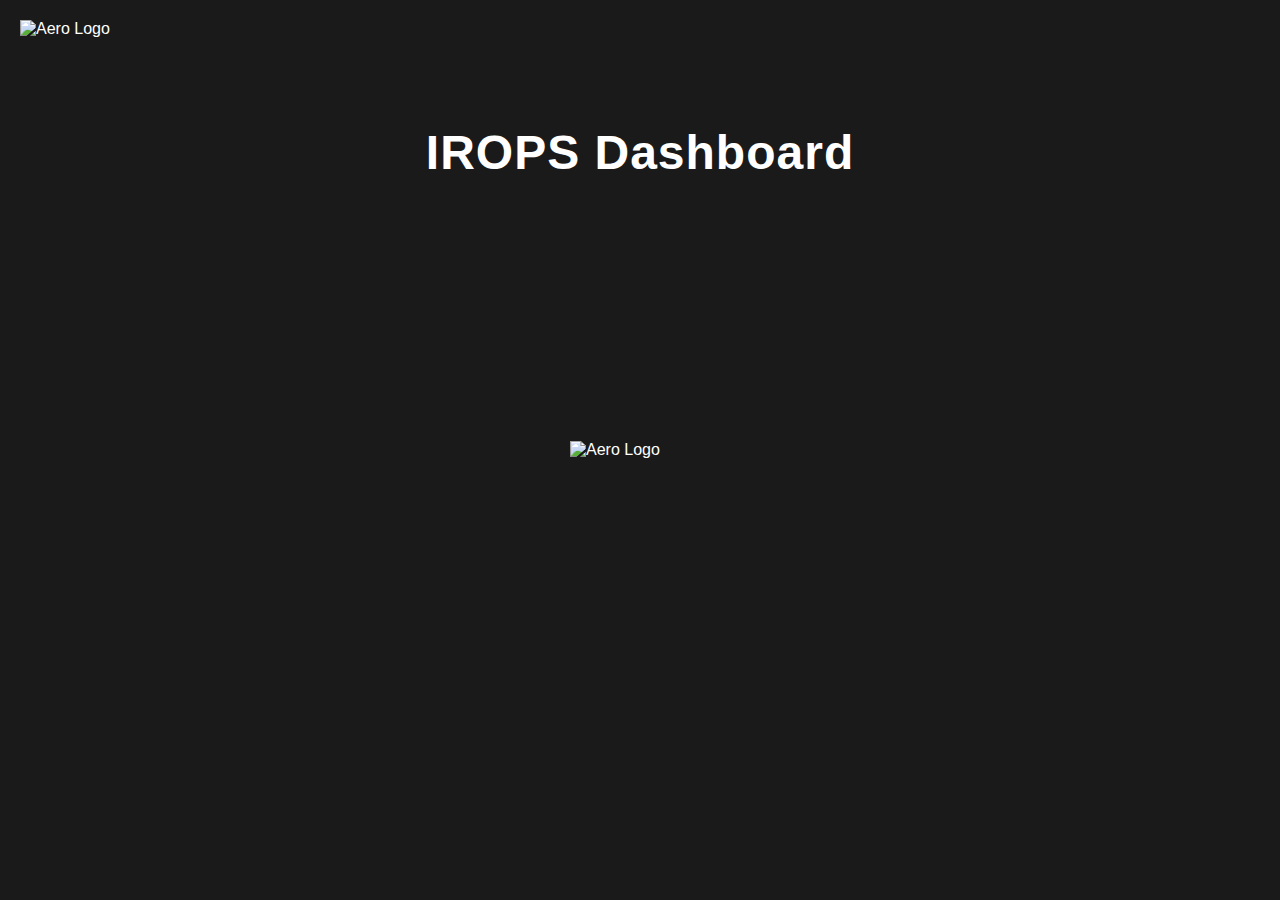
==== index.html @ 169e454d "Update index.html" ====
<!DOCTYPE html>
<html lang="en">
<head>
    <meta charset="UTF-8">
    <meta name="viewport" content="width=device-width, initial-scale=1.0">
    <title>Aero IROPS Dashboard</title>
    <link rel="stylesheet" href="assets/css/style.css"> <!-- Ensure this path is correct -->
    <img src="assets/images/aero-logo.png" alt="Aero Logo" class="logo">  <!-- Link your JS file -->
</head>

<body>
<body>
    <!-- Aero Logo -->
    <div class="logo-container">
        <img src="assets/images/aero-logo.png" alt="Aero Logo" class="logo">
    </div>

    <!-- Animated Header -->
    <h1 class="header-title" id="welcome-header">IROPS Dashboard</h1>

    <script src="assets/js/script.js" defer></script>
</body>

</body>
</html>
---- assets/css/style.css ----
/* General Styles */
body {
    background-color: #1a1a1a;
    color: white;
    margin: 0;
    font-family: "Helvetica Neue", Helvetica, Arial, sans-serif;
    display: flex;
    flex-direction: column;
    align-items: center;
    justify-content: center;
    height: 100vh;
}

/* Aero Logo - Positioned at Top Left */
.logo-container {
    position: absolute;
    top: 20px;
    left: 20px;
}

.logo {
    width: 140px;
}

/* Header Animation */
.header-title {
    font-size: 48px;
    font-weight: bold;
    letter-spacing: 1px;
    text-align: center;
    opacity: 0;
    position: absolute;
    left: 50%;
    top: 50%;
    transform: translate(-50%, -50%);
}
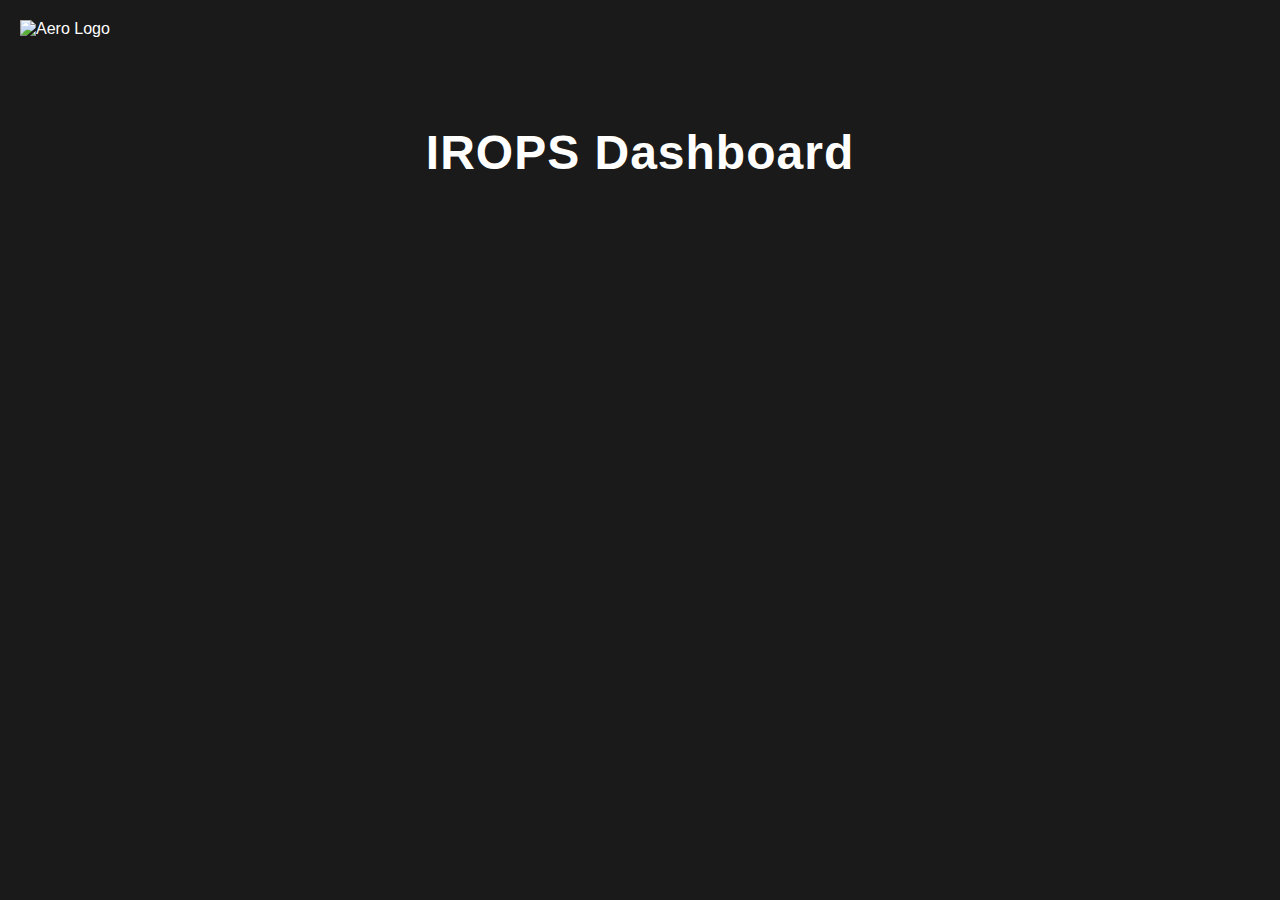
==== commit 08b7596a: "Update index.html" ====
--- a/index.html
+++ b/index.html
@@ -4,11 +4,9 @@
     <meta charset="UTF-8">
     <meta name="viewport" content="width=device-width, initial-scale=1.0">
     <title>Aero IROPS Dashboard</title>
-    <link rel="stylesheet" href="assets/css/style.css"> <!-- Ensure this path is correct -->
-    <img src="assets/images/aero-logo.png" alt="Aero Logo" class="logo">  <!-- Link your JS file -->
+    <link rel="stylesheet" href="assets/css/style.css"> <!-- Ensure CSS path is correct -->
 </head>
 
-<body>
 <body>
     <!-- Aero Logo -->
     <div class="logo-container">
@@ -18,8 +16,6 @@
     <!-- Animated Header -->
     <h1 class="header-title" id="welcome-header">IROPS Dashboard</h1>
 
-    <script src="assets/js/script.js" defer></script>
-</body>
-
+    <script src="assets/js/script.js" defer></script> <!-- Load JS after HTML -->
 </body>
 </html>
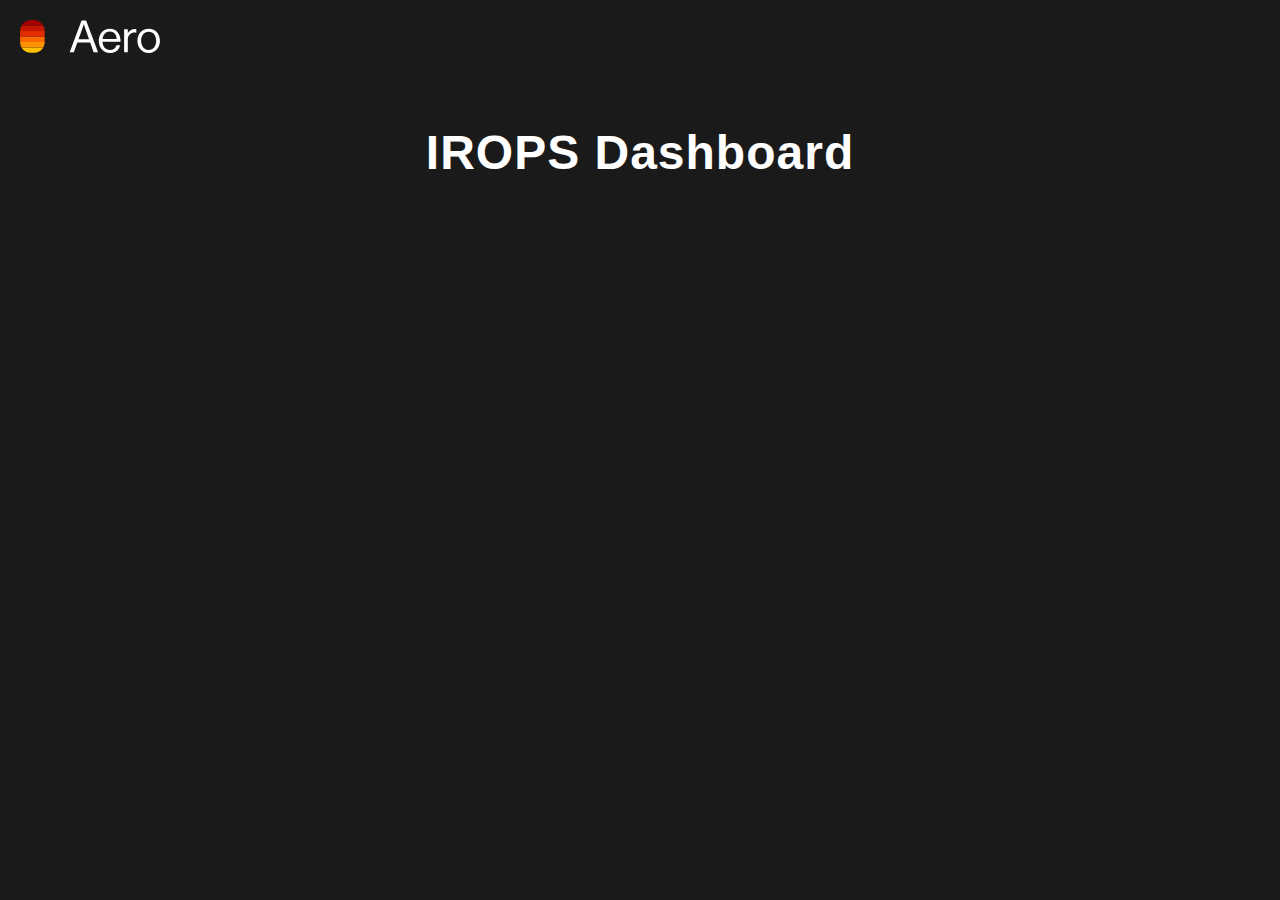
==== commit 8875524c: "Update index.html" ====
--- a/index.html
+++ b/index.html
@@ -4,18 +4,18 @@
     <meta charset="UTF-8">
     <meta name="viewport" content="width=device-width, initial-scale=1.0">
     <title>Aero IROPS Dashboard</title>
-    <link rel="stylesheet" href="assets/css/style.css"> <!-- Ensure CSS path is correct -->
+    <link rel="stylesheet" href="assets/css/style.css"> 
 </head>
 
 <body>
     <!-- Aero Logo -->
     <div class="logo-container">
-        <img src="assets/images/aero-logo.png" alt="Aero Logo" class="logo">
+        <img src="assets/images/aerologo.svg" alt="Aero Logo" class="logo">
     </div>
 
     <!-- Animated Header -->
     <h1 class="header-title" id="welcome-header">IROPS Dashboard</h1>
 
-    <script src="assets/js/script.js" defer></script> <!-- Load JS after HTML -->
+    <script src="assets/js/script.js" defer></script> 
 </body>
 </html>
--- a/assets/css/style.css
+++ b/assets/css/style.css
@@ -9,6 +9,7 @@
     align-items: center;
     justify-content: center;
     height: 100vh;
+    overflow: hidden;
 }
 
 /* Aero Logo - Positioned at Top Left */
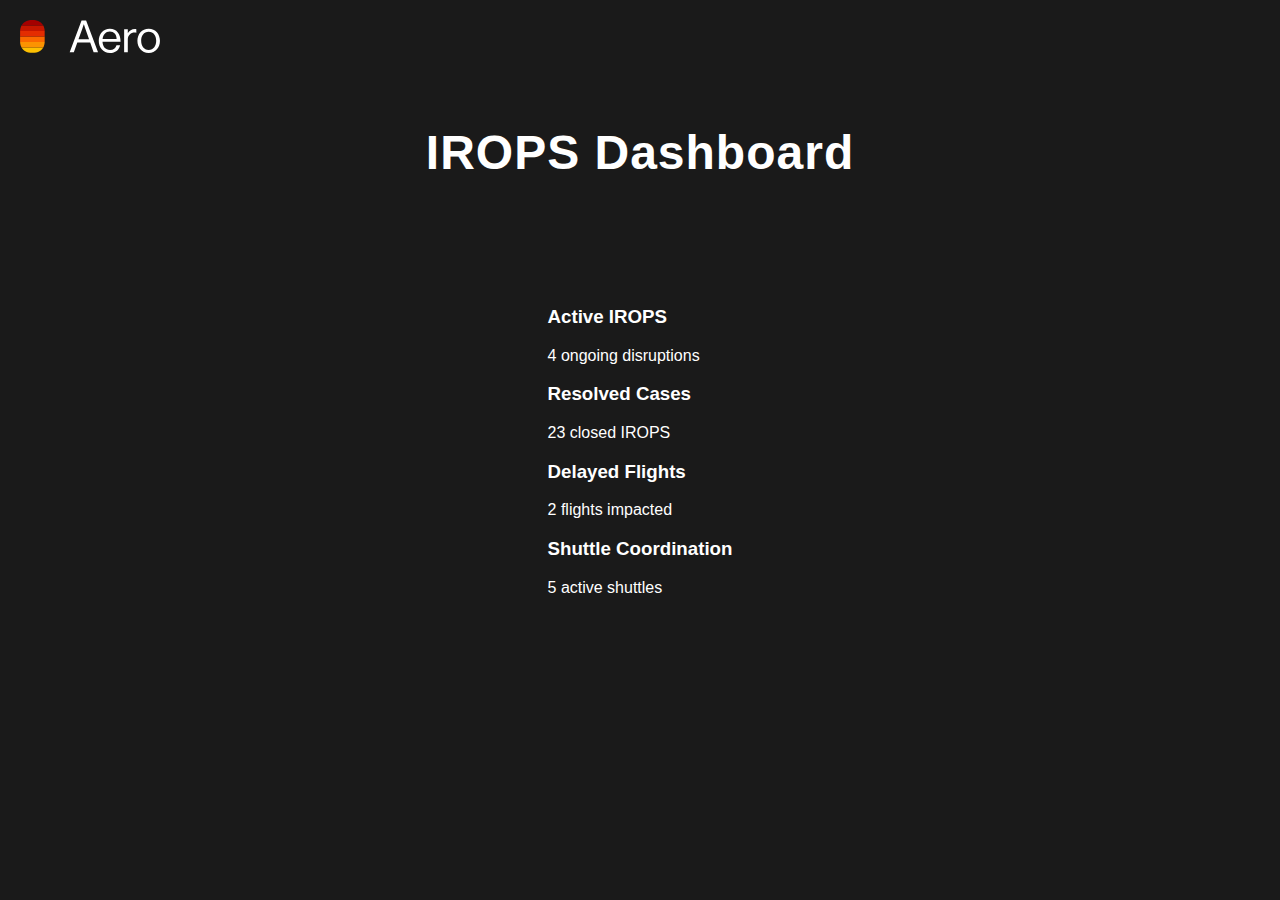
==== commit dda758e0: "Update index.html" ====
--- a/index.html
+++ b/index.html
@@ -16,6 +16,29 @@
     <!-- Animated Header -->
     <h1 class="header-title" id="welcome-header">IROPS Dashboard</h1>
 
+    <!-- Dashboard Container -->
+    <div class="dashboard-container">
+        <div class="dashboard-box">
+            <h3>Active IROPS</h3>
+            <p>4 ongoing disruptions</p>
+        </div>
+
+        <div class="dashboard-box">
+            <h3>Resolved Cases</h3>
+            <p>23 closed IROPS</p>
+        </div>
+
+        <div class="dashboard-box">
+            <h3>Delayed Flights</h3>
+            <p>2 flights impacted</p>
+        </div>
+
+        <div class="dashboard-box">
+            <h3>Shuttle Coordination</h3>
+            <p>5 active shuttles</p>
+        </div>
+    </div>
+
     <script src="assets/js/script.js" defer></script> 
 </body>
 </html>
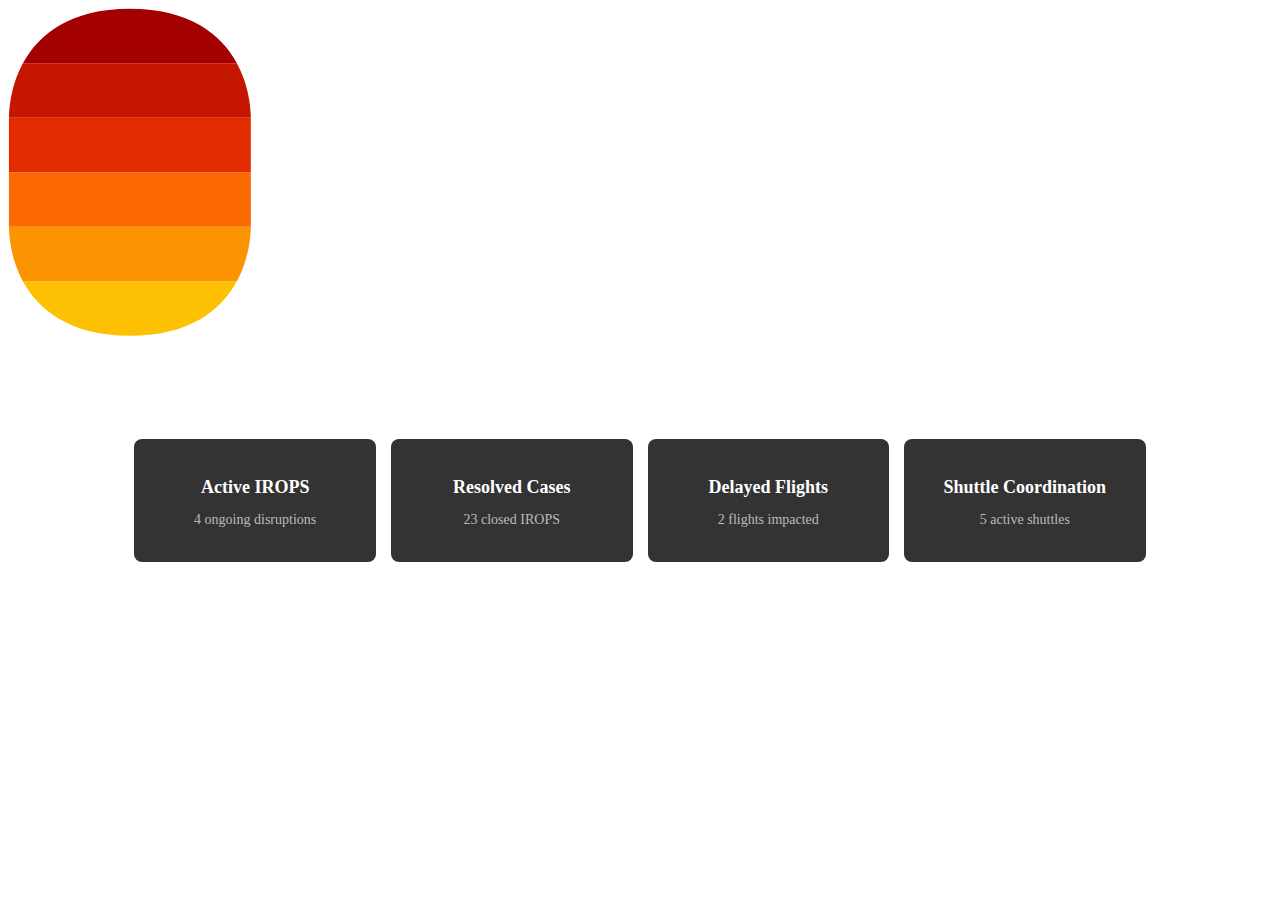
==== commit 5fd7a9b2: "Update index.html" ====
--- a/index.html
+++ b/index.html
@@ -1,44 +1,40 @@
 <!DOCTYPE html>
 <html lang="en">
 <head>
-    <meta charset="UTF-8">
-    <meta name="viewport" content="width=device-width, initial-scale=1.0">
-    <title>Aero IROPS Dashboard</title>
-    <link rel="stylesheet" href="assets/css/style.css"> 
+  <meta charset="UTF-8">
+  <meta name="viewport" content="width=device-width, initial-scale=1.0">
+  <title>Aero IROPS Dashboard</title>
+  <link rel="stylesheet" href="assets/css/style.css">
 </head>
+<body>
+  <!-- Logo -->
+  <div class="logo-container">
+    <img src="assets/images/aerologo.svg" alt="Aero Logo" class="logo">
+  </div>
 
-<body>
-    <!-- Aero Logo -->
-    <div class="logo-container">
-        <img src="assets/images/aerologo.svg" alt="Aero Logo" class="logo">
+  <!-- Animated Header -->
+  <h1 class="header-title" id="welcome-header">IROPS Dashboard</h1>
+
+  <!-- Dashboard Container -->
+  <div class="dashboard-container">
+    <div class="dashboard-box">
+      <h3>Active IROPS</h3>
+      <p>4 ongoing disruptions</p>
     </div>
+    <div class="dashboard-box">
+      <h3>Resolved Cases</h3>
+      <p>23 closed IROPS</p>
+    </div>
+    <div class="dashboard-box">
+      <h3>Delayed Flights</h3>
+      <p>2 flights impacted</p>
+    </div>
+    <div class="dashboard-box">
+      <h3>Shuttle Coordination</h3>
+      <p>5 active shuttles</p>
+    </div>
+  </div>
 
-    <!-- Animated Header -->
-    <h1 class="header-title" id="welcome-header">IROPS Dashboard</h1>
-
-    <!-- Dashboard Container -->
-    <div class="dashboard-container">
-        <div class="dashboard-box">
-            <h3>Active IROPS</h3>
-            <p>4 ongoing disruptions</p>
-        </div>
-
-        <div class="dashboard-box">
-            <h3>Resolved Cases</h3>
-            <p>23 closed IROPS</p>
-        </div>
-
-        <div class="dashboard-box">
-            <h3>Delayed Flights</h3>
-            <p>2 flights impacted</p>
-        </div>
-
-        <div class="dashboard-box">
-            <h3>Shuttle Coordination</h3>
-            <p>5 active shuttles</p>
-        </div>
-    </div>
-
-    <script src="assets/js/script.js" defer></script> 
+  <script src="assets/js/script.js" defer></script>
 </body>
 </html>
--- a/assets/css/style.css
+++ b/assets/css/style.css
@@ -1,37 +1,33 @@
-/* General Styles */
-body {
-    background-color: #1a1a1a;
-    color: white;
-    margin: 0;
-    font-family: "Helvetica Neue", Helvetica, Arial, sans-serif;
-    display: flex;
-    flex-direction: column;
-    align-items: center;
-    justify-content: center;
-    height: 100vh;
-    overflow: hidden;
+/* Dashboard Box Container */
+.dashboard-container {
+    display: grid;
+    grid-template-columns: repeat(auto-fit, minmax(200px, 1fr));
+    gap: 15px;
+    width: 80%;
+    margin: 40px auto;
+    text-align: center;
 }
 
-/* Aero Logo - Positioned at Top Left */
-.logo-container {
-    position: absolute;
-    top: 20px;
-    left: 20px;
+/* Individual Dashboard Box */
+.dashboard-box {
+    background: #333;
+    color: white;
+    padding: 20px;
+    border-radius: 8px;
+    box-shadow: 0px 2px 5px rgba(255, 255, 255, 0.2);
+    transition: transform 0.2s ease-in-out;
 }
 
-.logo {
-    width: 140px;
+.dashboard-box:hover {
+    transform: translateY(-5px);
 }
 
-/* Header Animation */
-.header-title {
-    font-size: 48px;
-    font-weight: bold;
-    letter-spacing: 1px;
-    text-align: center;
-    opacity: 0;
-    position: absolute;
-    left: 50%;
-    top: 50%;
-    transform: translate(-50%, -50%);
+.dashboard-box h3 {
+    font-size: 18px;
+    margin-bottom: 5px;
 }
+
+.dashboard-box p {
+    font-size: 14px;
+    color: #bbb;
+}
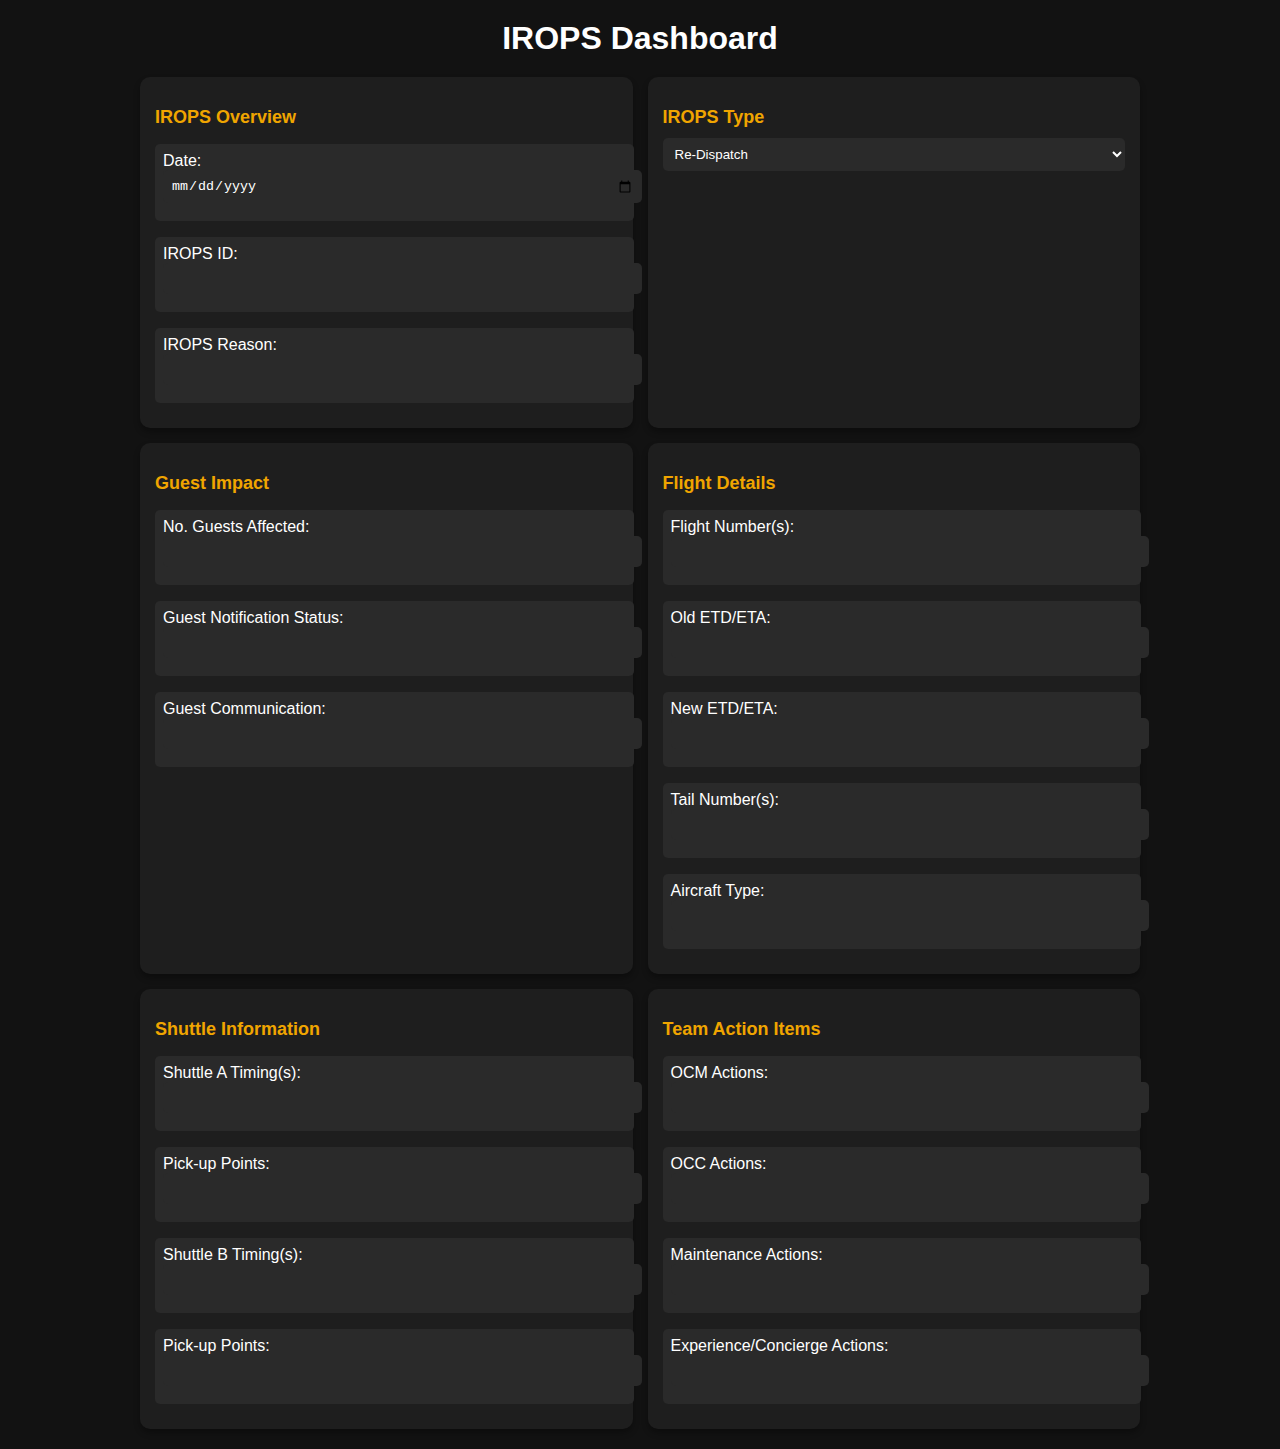
==== commit 60decc3a: "Update index.html" ====
--- a/index.html
+++ b/index.html
@@ -1,40 +1,107 @@
 <!DOCTYPE html>
 <html lang="en">
 <head>
-  <meta charset="UTF-8">
-  <meta name="viewport" content="width=device-width, initial-scale=1.0">
-  <title>Aero IROPS Dashboard</title>
-  <link rel="stylesheet" href="assets/css/style.css">
+    <meta charset="UTF-8">
+    <meta name="viewport" content="width=device-width, initial-scale=1.0">
+    <title>IROPS Dashboard</title>
+    <style>
+        body {
+            background-color: #121212;
+            color: white;
+            font-family: Arial, sans-serif;
+            margin: 0;
+            padding: 20px;
+            text-align: center;
+        }
+        .dashboard {
+            max-width: 1000px;
+            margin: auto;
+        }
+        .header {
+            font-size: 32px;
+            font-weight: bold;
+            margin-bottom: 20px;
+        }
+        .grid-container {
+            display: grid;
+            grid-template-columns: repeat(2, 1fr);
+            gap: 15px;
+        }
+        .card {
+            background: #1e1e1e;
+            padding: 15px;
+            border-radius: 10px;
+            text-align: left;
+            box-shadow: 0px 4px 6px rgba(0, 0, 0, 0.3);
+        }
+        .card h2 {
+            font-size: 18px;
+            margin-bottom: 10px;
+            color: #f0a500;
+        }
+        .card p, .card select, .card input {
+            background: #2a2a2a;
+            color: white;
+            padding: 8px;
+            border-radius: 5px;
+            width: 100%;
+            border: none;
+            margin-bottom: 10px;
+        }
+        .card select:hover, .card input:hover {
+            cursor: pointer;
+        }
+    </style>
 </head>
 <body>
-  <!-- Logo -->
-  <div class="logo-container">
-    <img src="assets/images/aerologo.svg" alt="Aero Logo" class="logo">
-  </div>
-
-  <!-- Animated Header -->
-  <h1 class="header-title" id="welcome-header">IROPS Dashboard</h1>
-
-  <!-- Dashboard Container -->
-  <div class="dashboard-container">
-    <div class="dashboard-box">
-      <h3>Active IROPS</h3>
-      <p>4 ongoing disruptions</p>
+    <div class="dashboard">
+        <div class="header">IROPS Dashboard</div>
+        
+        <div class="grid-container">
+            <div class="card">
+                <h2>IROPS Overview</h2>
+                <p>Date: <input type="date"></p>
+                <p>IROPS ID: <input type="text"></p>
+                <p>IROPS Reason: <input type="text"></p>
+            </div>
+            <div class="card">
+                <h2>IROPS Type</h2>
+                <select>
+                    <option>Re-Dispatch</option>
+                    <option>Weather Delay</option>
+                    <option>Technical Issue</option>
+                    <option>Crew Duty Time</option>
+                </select>
+            </div>
+            <div class="card">
+                <h2>Guest Impact</h2>
+                <p>No. Guests Affected: <input type="number"></p>
+                <p>Guest Notification Status: <input type="text"></p>
+                <p>Guest Communication: <input type="text"></p>
+            </div>
+            <div class="card">
+                <h2>Flight Details</h2>
+                <p>Flight Number(s): <input type="text"></p>
+                <p>Old ETD/ETA: <input type="text"></p>
+                <p>New ETD/ETA: <input type="text"></p>
+                <p>Tail Number(s): <input type="text"></p>
+                <p>Aircraft Type: <input type="text"></p>
+            </div>
+            <div class="card">
+                <h2>Shuttle Information</h2>
+                <p>Shuttle A Timing(s): <input type="text"></p>
+                <p>Pick-up Points: <input type="text"></p>
+                <p>Shuttle B Timing(s): <input type="text"></p>
+                <p>Pick-up Points: <input type="text"></p>
+            </div>
+            <div class="card">
+                <h2>Team Action Items</h2>
+                <p>OCM Actions: <input type="text"></p>
+                <p>OCC Actions: <input type="text"></p>
+                <p>Maintenance Actions: <input type="text"></p>
+                <p>Experience/Concierge Actions: <input type="text"></p>
+            </div>
+        </div>
     </div>
-    <div class="dashboard-box">
-      <h3>Resolved Cases</h3>
-      <p>23 closed IROPS</p>
-    </div>
-    <div class="dashboard-box">
-      <h3>Delayed Flights</h3>
-      <p>2 flights impacted</p>
-    </div>
-    <div class="dashboard-box">
-      <h3>Shuttle Coordination</h3>
-      <p>5 active shuttles</p>
-    </div>
-  </div>
-
-  <script src="assets/js/script.js" defer></script>
 </body>
 </html>
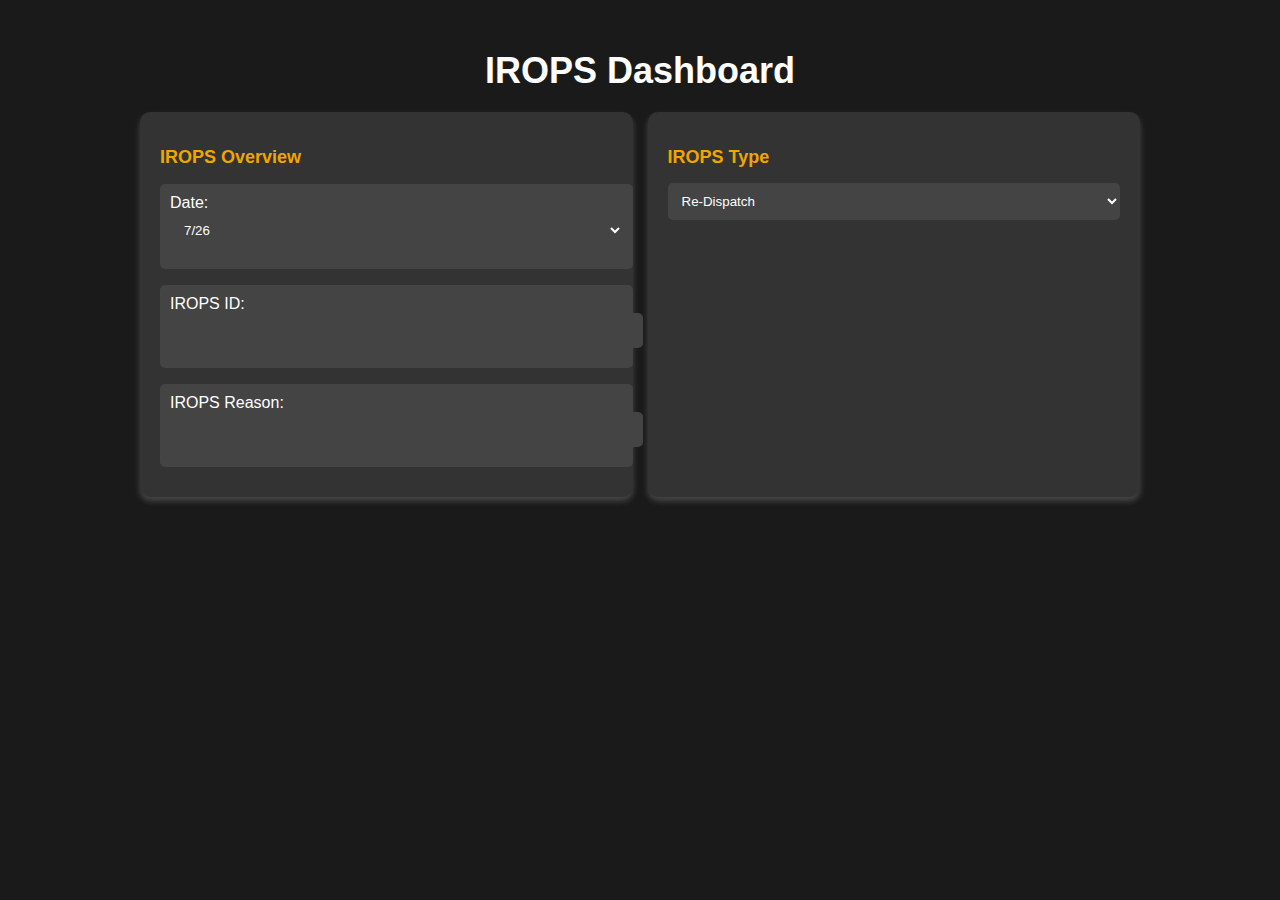
==== commit 94a97938: "Update index.html" ====
--- a/index.html
+++ b/index.html
@@ -6,102 +6,93 @@
     <title>IROPS Dashboard</title>
     <style>
         body {
-            background-color: #121212;
+            background-color: #1a1a1a;
             color: white;
-            font-family: Arial, sans-serif;
+            font-family: "Helvetica Neue", Helvetica, Arial, sans-serif;
             margin: 0;
-            padding: 20px;
-            text-align: center;
+            display: flex;
+            flex-direction: column;
+            align-items: center;
+            justify-content: start;
+            padding-top: 50px;
+            height: auto;
         }
         .dashboard {
             max-width: 1000px;
-            margin: auto;
+            width: 90%;
         }
-        .header {
-            font-size: 32px;
+        .header-title {
+            font-size: 36px;
             font-weight: bold;
-            margin-bottom: 20px;
+            text-align: center;
+            opacity: 1;
         }
         .grid-container {
             display: grid;
             grid-template-columns: repeat(2, 1fr);
             gap: 15px;
+            margin-top: 20px;
         }
         .card {
-            background: #1e1e1e;
-            padding: 15px;
+            background: #333;
+            padding: 20px;
             border-radius: 10px;
+            box-shadow: 0px 4px 6px rgba(255, 255, 255, 0.2);
             text-align: left;
-            box-shadow: 0px 4px 6px rgba(0, 0, 0, 0.3);
         }
         .card h2 {
             font-size: 18px;
-            margin-bottom: 10px;
             color: #f0a500;
         }
         .card p, .card select, .card input {
-            background: #2a2a2a;
+            background: #444;
             color: white;
-            padding: 8px;
+            padding: 10px;
             border-radius: 5px;
             width: 100%;
             border: none;
             margin-bottom: 10px;
         }
-        .card select:hover, .card input:hover {
-            cursor: pointer;
-        }
     </style>
 </head>
 <body>
     <div class="dashboard">
-        <div class="header">IROPS Dashboard</div>
+        <div class="header-title">IROPS Dashboard</div>
         
         <div class="grid-container">
             <div class="card">
                 <h2>IROPS Overview</h2>
-                <p>Date: <input type="date"></p>
-                <p>IROPS ID: <input type="text"></p>
-                <p>IROPS Reason: <input type="text"></p>
+                <p>Date:
+                    <select id="date-select"></select>
+                </p>
+                <p>IROPS ID: <input type="text" id="irops-id"></p>
+                <p>IROPS Reason: <input type="text" id="irops-reason"></p>
             </div>
             <div class="card">
                 <h2>IROPS Type</h2>
-                <select>
+                <select id="irops-type">
                     <option>Re-Dispatch</option>
                     <option>Weather Delay</option>
                     <option>Technical Issue</option>
                     <option>Crew Duty Time</option>
                 </select>
             </div>
-            <div class="card">
-                <h2>Guest Impact</h2>
-                <p>No. Guests Affected: <input type="number"></p>
-                <p>Guest Notification Status: <input type="text"></p>
-                <p>Guest Communication: <input type="text"></p>
-            </div>
-            <div class="card">
-                <h2>Flight Details</h2>
-                <p>Flight Number(s): <input type="text"></p>
-                <p>Old ETD/ETA: <input type="text"></p>
-                <p>New ETD/ETA: <input type="text"></p>
-                <p>Tail Number(s): <input type="text"></p>
-                <p>Aircraft Type: <input type="text"></p>
-            </div>
-            <div class="card">
-                <h2>Shuttle Information</h2>
-                <p>Shuttle A Timing(s): <input type="text"></p>
-                <p>Pick-up Points: <input type="text"></p>
-                <p>Shuttle B Timing(s): <input type="text"></p>
-                <p>Pick-up Points: <input type="text"></p>
-            </div>
-            <div class="card">
-                <h2>Team Action Items</h2>
-                <p>OCM Actions: <input type="text"></p>
-                <p>OCC Actions: <input type="text"></p>
-                <p>Maintenance Actions: <input type="text"></p>
-                <p>Experience/Concierge Actions: <input type="text"></p>
-            </div>
         </div>
     </div>
+    <script>
+        document.addEventListener("DOMContentLoaded", function () {
+            // Populate Date Dropdown
+            const dateSelect = document.getElementById("date-select");
+            const today = new Date();
+            for (let i = 0; i < 7; i++) {
+                let date = new Date();
+                date.setDate(today.getDate() + i);
+                let formattedDate = (date.getMonth() + 1) + "/" + date.getDate();
+                let option = document.createElement("option");
+                option.textContent = formattedDate;
+                dateSelect.appendChild(option);
+            }
+        });
+    </script>
 </body>
 </html>
